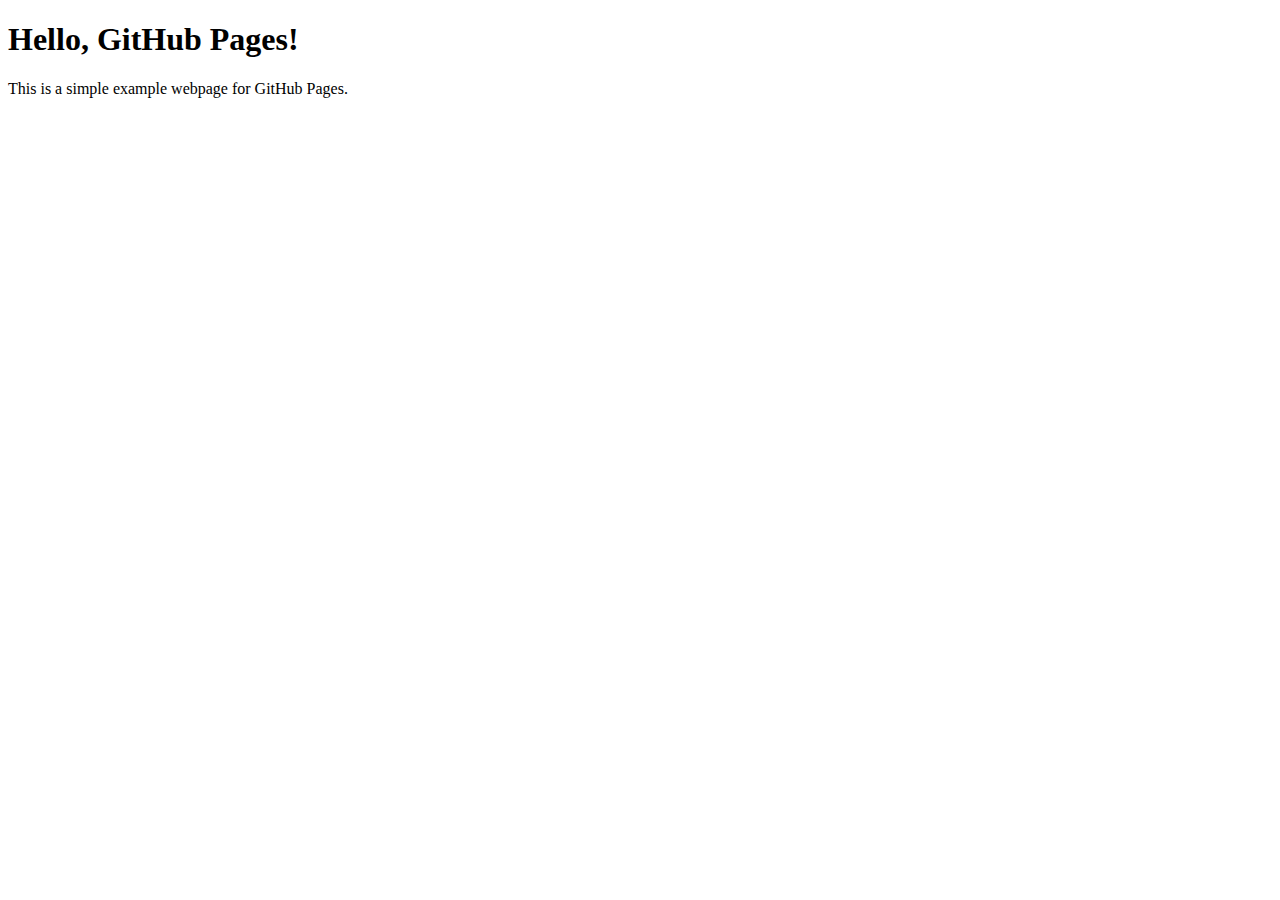
==== index.html @ 38f26a1d "Add files via upload" ====
<!DOCTYPE html>
<html lang="en">
<head>
    <meta charset="UTF-8">
    <meta http-equiv="X-UA-Compatible" content="IE=edge">
    <meta name="viewport" content="width=device-width, initial-scale=1.0">
    <title>GitHub Pages Example</title>
    <link rel="stylesheet" href="styles.css"> <!-- Link to the new CSS file -->
</head>
<body>
    <h1>Hello, GitHub Pages!</h1>
    <p>This is a simple example webpage for GitHub Pages.</p>
    <script>
        // You can include JavaScript code here if needed
        console.log("Hello from JavaScript!");
    </script>
</body>
</html>
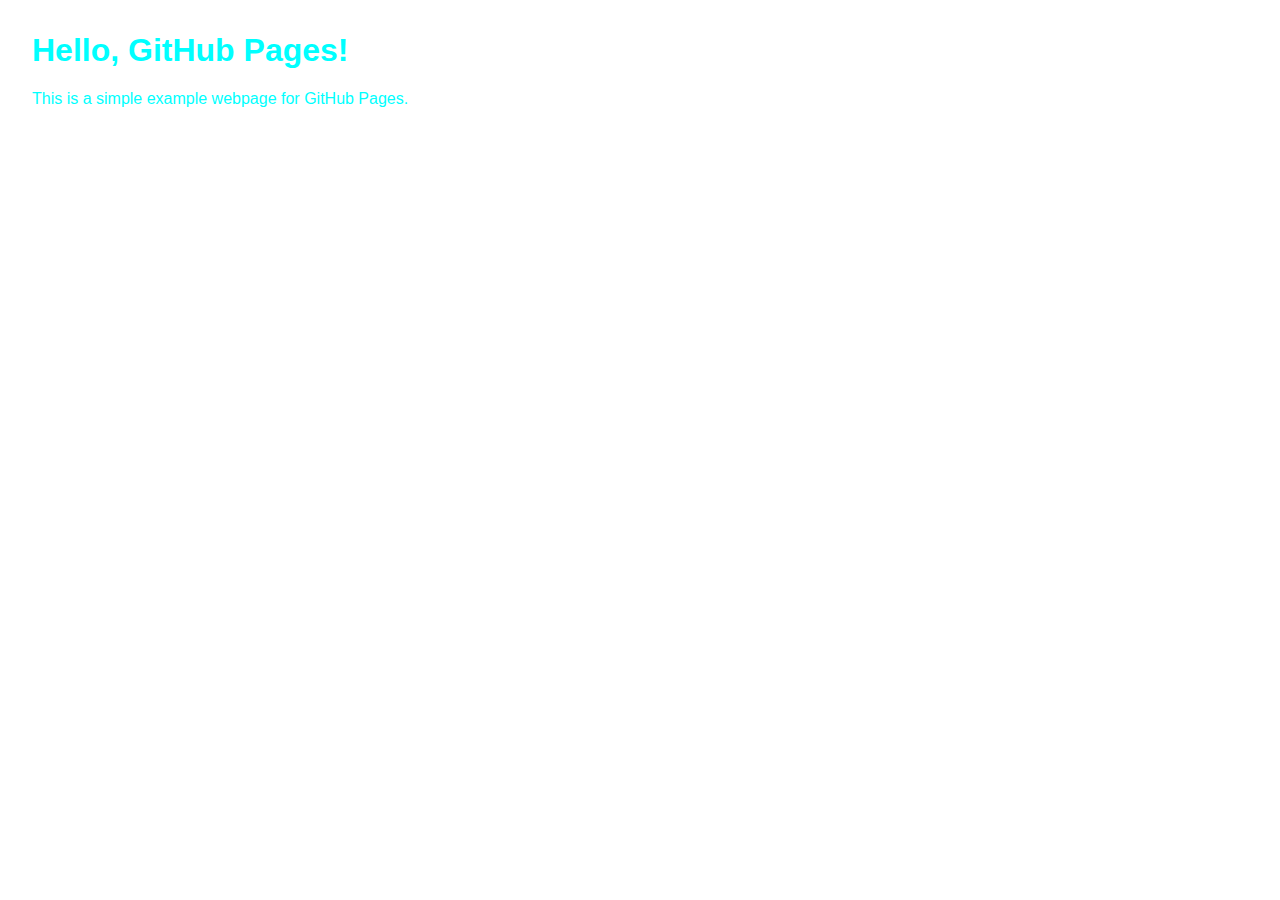
==== commit b33744a8: "Update index.html" ====
--- a/index.html
+++ b/index.html
@@ -5,14 +5,11 @@
     <meta http-equiv="X-UA-Compatible" content="IE=edge">
     <meta name="viewport" content="width=device-width, initial-scale=1.0">
     <title>GitHub Pages Example</title>
-    <link rel="stylesheet" href="styles.css"> <!-- Link to the new CSS file -->
+    <link rel="stylesheet" href="style.css"> <!-- Link to the new CSS file -->
 </head>
 <body>
     <h1>Hello, GitHub Pages!</h1>
     <p>This is a simple example webpage for GitHub Pages.</p>
     <script>
-        // You can include JavaScript code here if needed
-        console.log("Hello from JavaScript!");
-    </script>
 </body>
-</html>+</html>
--- a/style.css
+++ b/style.css
@@ -0,0 +1,12 @@
+body {
+    font-family: Arial, sans-serif;
+    margin: 2em;
+}
+
+h1 {
+    color: #00FFFF;
+}
+
+p {
+    color: #00FFFF;
+}
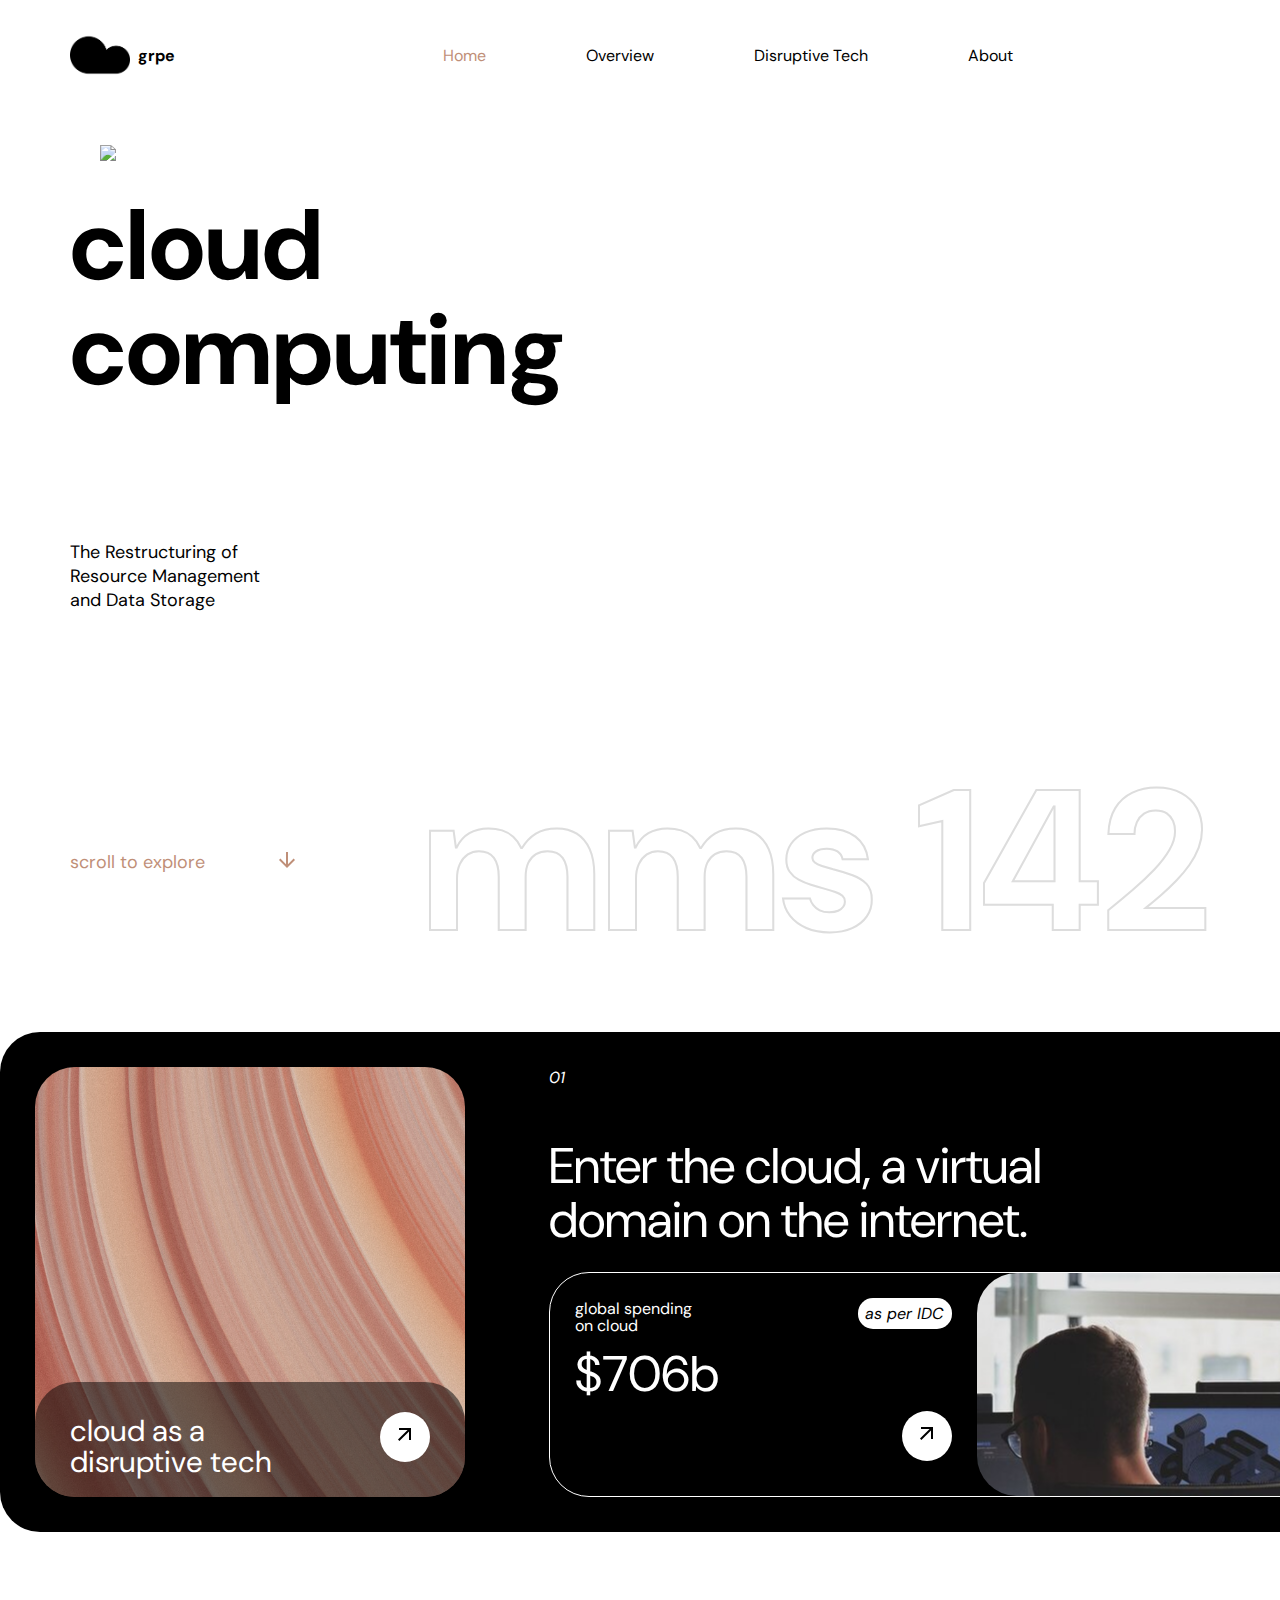
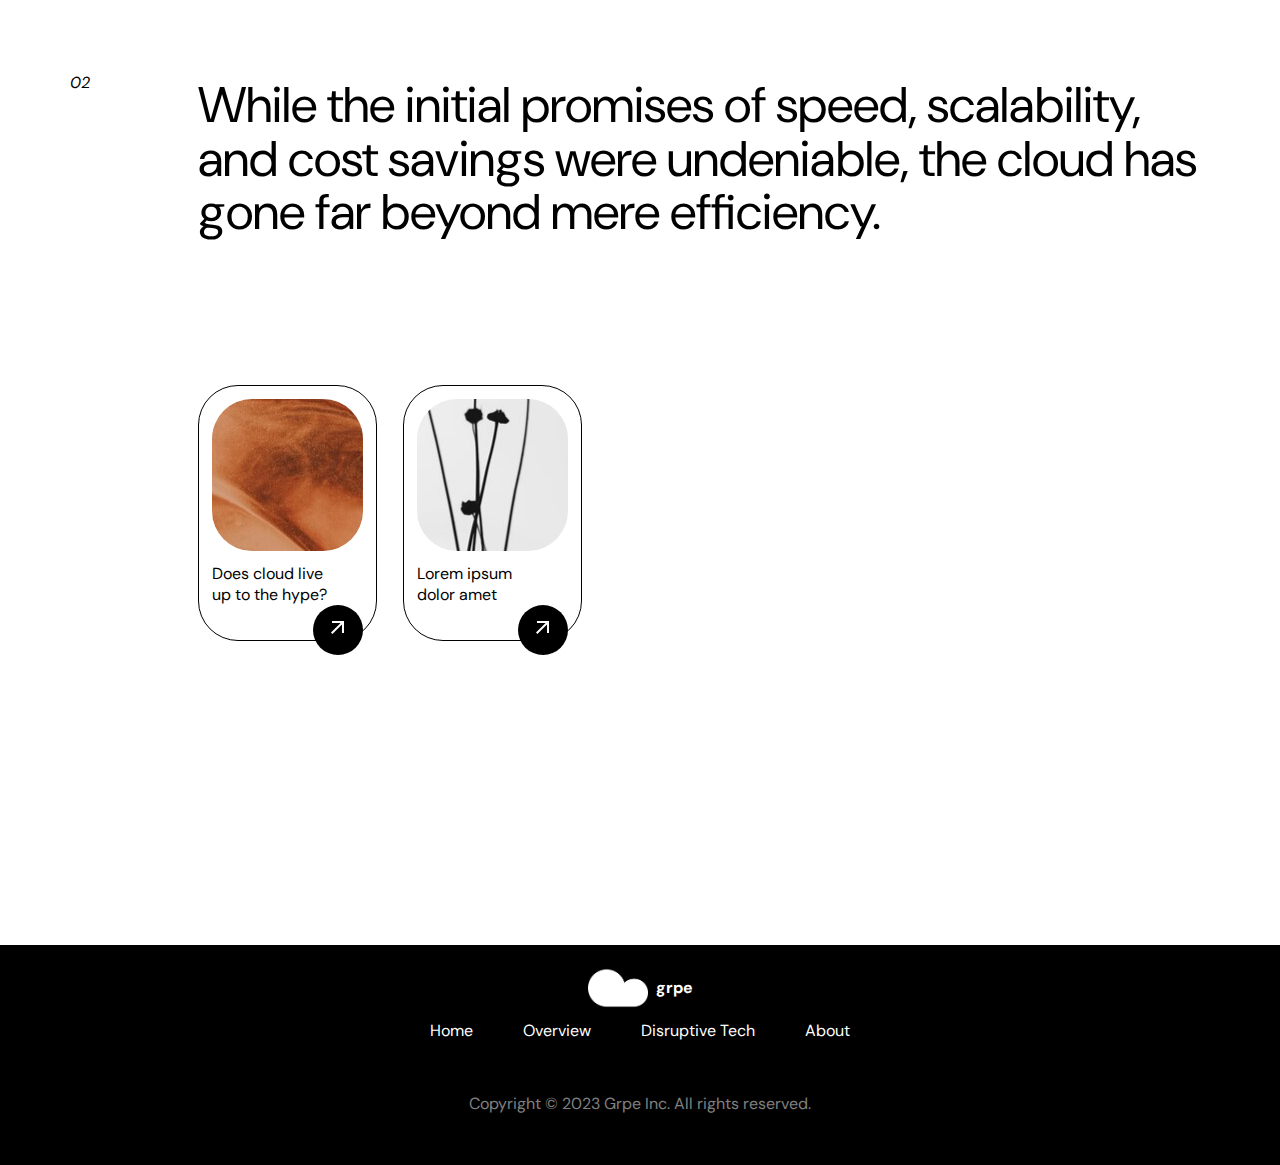
==== commit b6e8a3dd: "Add files via upload" ====
--- a/index.html
+++ b/index.html
@@ -1,15 +1,166 @@
 <!DOCTYPE html>
 <html lang="en">
+
 <head>
     <meta charset="UTF-8">
-    <meta http-equiv="X-UA-Compatible" content="IE=edge">
     <meta name="viewport" content="width=device-width, initial-scale=1.0">
-    <title>GitHub Pages Example</title>
-    <link rel="stylesheet" href="style.css"> <!-- Link to the new CSS file -->
+    <title>Cloud Computing</title>
+    <link rel="icon" type="image" href="home-assets\black.png">
+    <link rel="stylesheet" href="home-style.css">
 </head>
+
 <body>
-    <h1>Hello, GitHub Pages!</h1>
-    <p>This is a simple example webpage for GitHub Pages.</p>
-    <script>
-</body>
-</html>
+        <nav>
+            <div class="logo">
+                <img src="home-assets\black.png">
+                <a class="searchword" href="#" target="_blank">grpe</a>
+            </div>
+            <ul>
+                <li><a class="orange searchword" href="#">Home</a></li>
+                <li><a class="black searchword" href="..\overview\overview.html">Overview</a></li>
+                <li><a class="black searchword" href="#">Disruptive Tech</a></li>
+                <li><a class="black searchword" href="..\about\about.html">About</a></li>
+            </ul>
+            <form>
+                <input type="text" id="searchInput" placeholder="Search" oninput="searchAndHighlight()">
+            </form>
+        </nav>
+        
+        <div class="container"><img class="cloud" src="home-assets\cloud.svg"></div>
+        <div class="header1 searchword">cloud</div>
+        <div class="lineheight1"></div>
+        <div class="header2 searchword">computing</div>
+        <div class="tagline1 searchword">The Restructuring of</div>
+        <div></div>
+        <div class="tagline2 searchword">Resource Management</div>
+        <div></div>
+        <div class="tagline2 searchword">and Data Storage</div>
+        <div class="con">
+            <div class="inner">
+                <div class="scroll searchword">scroll to explore</div>
+                <div class="arrow"><img src="home-assets\arrow.svg"></div>
+            </div>
+            <div class="mms searchword">mms 142</div>
+        </div>
+
+        <div class="container1">
+            <div class="grid">
+                <div class="container2">
+                    <div class="container3">
+                        <div class="formargin">
+                            <div class="text1 searchword">
+                                cloud as a
+                            </div>
+                            <div class="lineheight2"></div>
+                            <div class="text1 searchword">    
+                                disruptive tech
+                            </div>
+                        </div>
+                        <div class="whitebutton1">
+                            <div class="arrowoutward"><img src="home-assets\arrowoutward.svg"></div>
+                        </div>
+                    </div>
+                </div>
+                <div class="container4">
+                    <div class="text2 searchword">
+                        01
+                    </div>
+                    <div class="space1"></div>
+                    <div class="text3 searchword">
+                        Enter the cloud, a virtual
+                    </div>
+                    <div class="lineheight3"></div>
+                    <div class="text3 searchword">
+                        domain on the internet.
+                    </div>
+                    <div class="container5">
+                        <div class="container6">
+                            <div class="text4 searchword">as per IDC</div>
+                            <div class="text5 searchword">
+                                global spending
+                            </div>
+                            <div class="lineheight4"></div>
+                            <div class="text5 searchword">    
+                                on cloud
+                            </div>
+                            <div class="space2"></div>
+                            <div class="text6 searchword">$706b</div>
+                            <div class="whitebutton2">
+                                <div class="arrowoutward"><img src="home-assets\arrowoutward.svg"></div>
+                            </div>
+                        </div>
+                        <div class="container7"></div>
+                    </div>
+                </div>
+            </div>
+        </div>
+
+        <div class="cointainer8">
+            <div class="container9">
+                <div class="text7 searchword">
+                    02
+                </div>
+                <div class="text8 searchword">
+                    While the initial promises of speed, scalability,
+                </div>
+                <div class="lineheight5"></div>
+                <div class="text8 searchword">
+                    and cost savings were undeniable, the cloud has
+                </div>
+                <div class="lineheight5"></div>
+                <div class="text8 searchword">
+                    gone far beyond mere efficiency.
+                </div>
+            </div>
+        </div>
+
+        <div class="container10">
+            <div class="card1">
+                <div class="card2">
+                    <div class="image1">
+                    </div>
+                    <div class="text9-1 searchword">
+                        Does cloud live
+                    </div>
+                    <div></div>
+                    <div class="text9-2 searchword">
+                        up to the hype?
+                    </div>
+                    <div class="blackbutton">
+                        <div class="arrowoutward"><img src="home-assets\arrowoutwardwhite.svg"></div>
+                    </div>
+                </div>
+                <div class="card3">
+                    <div class="image2">
+                    </div>
+                    <div class="text10-1 searchword">
+                        Lorem ipsum
+                    </div>
+                    <div></div>
+                    <div class="text10-2 searchword">
+                        dolor amet
+                    </div>
+                    <div class="blackbutton">
+                        <div class="arrowoutward"><img src="home-assets\arrowoutwardwhite.svg"></div>
+                    </div>
+                </div>
+            </div>
+        </div>
+
+        <footer>
+            <div class="logo">
+                <img src="home-assets\white.png">
+                <a class="searchword" href="#" target="_blank">grpe</a>
+            </div>
+            <ul>
+                <li><a class="white searchword" href="#">Home</a></li>
+                <li><a class="white searchword" href="#">Overview</a></li>
+                <li><a class="white searchword" href="#">Disruptive Tech</a></li>
+                <li><a class="white searchword" href="#">About</a></li>
+            </ul>
+            <div class="copyright searchword">
+                Copyright © 2023 Grpe Inc. All rights reserved.
+            </div>
+        </footer>
+    <script src="cloudcomputingscript.js"></script>
+</body>--- a/home-style.css
+++ b/home-style.css
@@ -0,0 +1,491 @@
+@import url('https://fonts.googleapis.com/css2?family=DM+Sans:ital,opsz,wght@0,9..40,100;0,9..40,200;0,9..40,300;0,9..40,400;0,9..40,500;0,9..40,600;0,9..40,700;0,9..40,800;0,9..40,900;0,9..40,1000;1,9..40,100;1,9..40,200;1,9..40,300;1,9..40,400;1,9..40,500;1,9..40,600;1,9..40,700;1,9..40,800;1,9..40,900;1,9..40,1000&display=swap');
+
+* {
+    margin: 0;
+    padding: 0;
+    box-sizing: border-box;
+    font-family: 'DM Sans', sans-serif;
+}
+
+.highlight {
+    background-color: yellow;
+  }
+
+a.orange {
+    text-decoration: none;
+    color: #BF8F78;
+}
+
+a.black {
+    text-decoration: none;
+    color: black;
+}
+
+li {
+    list-style: none;
+}
+
+nav {
+    background-color: white;
+    display: flex;
+    align-items: center;
+    justify-content: space-between;
+    height: 110px;
+    margin: 0px 70px 0px;
+    min-width: 1440px;
+
+}
+
+nav .logo {
+    display: flex;
+    align-items: center;
+}
+
+nav .logo a {
+    margin-left: 8px;
+    font-size: 16px;
+    font-weight: bold;
+    text-decoration: none;
+    color: black;
+}
+
+nav .logo img {
+    width: 60px;
+    height: 60px;
+}
+
+nav ul {
+    display: flex;
+    gap: 100px;
+    font-size: 16px;
+
+}
+
+input[type=text] {
+    width: 230px;
+    padding: 10px 40px;
+    border: 2px solid black;
+    border-radius: 30px;
+    background-color: white;
+    background-image: url('home-assets/search.svg'), url('home-assets/close.svg');
+    background-position: 10px, calc(100% - 10px);
+    background-repeat: no-repeat, no-repeat;
+}
+
+.header1 {
+    position: relative;
+    display: flex;
+    margin-top: 70px;
+    margin-left: 70px;
+    font-weight: bold;
+    font-size: 100px;
+    color: black;
+}
+
+.header2 {
+    position: relative;
+    display: flex;
+    margin-left: 70px;
+    font-weight: bold;
+    font-size: 100px;
+    color: black;
+}
+
+.lineheight1 {
+    margin-top: -25px;
+}
+
+.container {
+    display: flex;      
+    justify-content: center;
+}
+
+.cloud {
+    margin-top: 35px;
+    position: absolute;
+    z-index: -1;
+    width: 1080px;
+    animation: anime 0.8s infinite ease-in-out alternate;
+    -webkit-animation: anime 0.8s infinite ease-in-out alternate;
+}
+
+@keyframes anime {
+    100% {
+        transform: translateY(10px);
+        -webkit-transform: translateY(10px);
+        -moz-transform: translateY(10px);
+        -ms-transform: translateY(10px);
+        -o-transform: translateY(10px);
+    }
+}
+
+.tagline1 {
+    color: black;
+    margin: 125px 70px 0px 70px;
+    font-size: 18px;
+}
+
+.tagline2 {
+    color: black;
+    margin-left: 70px;
+    margin-right: 70px;
+    font-size: 18px;
+}
+
+.con {
+    margin-top: 150px;
+    display: flex;
+    align-items: center;
+    justify-content: space-between;
+}
+
+.scroll {
+    color: #BF8F78;
+    font-size: 18px;
+    margin: 0px 70px 0px;
+}
+
+.mms {
+    display: flex;
+    justify-content: right;
+    margin: 0px 70px 0px;
+    font-size: 200px;
+    font-weight: bold;
+    -webkit-text-stroke: 2px #ddd;
+    color: rgba(255, 255, 255, 0);
+    line-height: 200px;
+}
+
+.inner {
+    display: flex;
+    align-items: center;
+}
+
+.container1 {
+    position: relative;
+    background-color: black;
+    width: 95vw;
+    border-radius: 40px;
+    margin: 0 auto;
+    padding: 35px;
+    margin-top: 70px;
+    min-width: 1440px;
+    min-height: 500px;
+}
+
+.grid {
+    display: grid;
+    grid-template-columns: 3fr 5fr;
+}
+
+.container2 {
+    position: relative;
+    width: 30vw;
+    height: 30vw;
+    min-width: 430px;
+    min-height: 430px;
+    background-image: url(home-assets/abstract1.png);
+    background-position: center;
+    border-radius: 40px;
+
+}
+
+.container3 {
+    width: 30vw;
+    height: 8vw;
+    min-width: 430px;
+    min-height: 115px;
+    background-color: rgba(0, 0, 0, 0.5);
+    border-radius: 40px;
+    position: absolute;
+    bottom: 0;
+    padding: 0px 35px;
+    align-items: center;
+}
+
+.formargin {
+    margin: 8% 0px;
+}
+
+.text1 {
+    color: white;
+    font-size: 30px;
+}
+
+.lineheight2 {
+    margin-top: -7.5px;
+}
+
+.text2 {
+    font-size: 16px;
+    color: white;
+    font-style: italic;
+}
+
+.space1 {
+    color: rgba(0, 0, 0, 0);
+    height: 5vh;
+}
+
+.text3 {
+    color: white;
+    font-size: 50px;
+}
+
+.lineheight3 {
+    margin-top: -12.5px;
+}
+
+.container4 {
+    position: relative;
+}
+
+.container5 {
+    background-color: rgba(0, 0, 0, 0);
+    border-style: solid;
+    border-width: 1px;
+    border-color: white;
+    border-radius: 40px;
+    width: 100%;
+    height: 25vh;
+    position: absolute;
+    bottom: 0;
+    display: grid;
+    grid-template-columns: 1fr 1fr;
+}
+
+.container6 {
+    position: relative;
+    padding: 25px;
+}
+
+.text4 {
+    background-color: white;
+    border-radius: 15px;
+    color: black;
+    font-size: 16px;
+    font-style: italic;
+    line-height: 16px;
+    position: absolute;
+    right: 25px;
+    padding: 7.5px;
+}
+
+.text5 {
+    color: white;
+    font-size: 16px;
+}
+
+.lineheight4 {
+    margin-top: -4px;
+}
+
+.space2 {
+    color: rgba(0, 0, 0, 0);
+    height: 1vw;
+}
+
+.text6 {
+    color: white;
+    font-size: 50px;
+    line-height: 50px;
+}
+
+.container7 {
+    background-image: url(home-assets/spending.jpg);
+    background-position: center;
+    border-radius: 40px;
+}
+
+.container8 {
+    position: relative;
+    display: grid;
+    grid-template-rows: 2hr 3hr;
+    width: 100vw;
+}
+
+.container9 {
+    margin: 140px 70px 70px 70px;
+}
+
+.text7 {
+    font-size: 16px;
+    color: black;
+    font-style: italic;
+    position: absolute;
+}
+
+.text8 {
+    color: black;
+    font-size: 50px;
+    margin-left: 10vw;
+}
+
+.lineheight5 {
+    margin-top: -12.5px;
+}
+
+.container10 {
+    display: relative;
+}
+
+.card1 {
+    margin-top: 70px;
+    position: absolute;
+    width: 30vw;
+    height: 20vw;
+    margin-left: calc(70px + 10vw);
+    display: grid;
+    grid-template-columns: 1fr 1fr;
+    column-gap: 2vw;
+}
+
+.card2 {
+    position: relative;
+    width: 100%;
+    height: 100%;
+    border-style: solid;
+    border-width: 1px;
+    border-radius: 40px;
+    background-color: rgba(0, 0, 0, 0);
+}
+
+.card3 {
+    position: relative;
+    width: 100%;
+    height: 100%;
+    border-style: solid;
+    border-width: 1px;
+    border-radius: 40px;
+    background-color: rgba(0, 0, 0, 0);
+}
+
+.image1 {
+    position: absolute;
+    width: calc(100% - 2vw);
+    margin: 1vw;
+    height: 60%;
+    background-image: url(home-assets/abstract2.jpg);
+    background-position: center;
+    border-radius: 40px;
+}
+
+.image2 {
+    position: absolute;
+    width: calc(100% - 2vw);
+    margin: 1vw;
+    height: 60%;
+    background-image: url(home-assets/abstract3.jpg);
+    background-position: center;
+    border-radius: 40px;
+}
+
+.text9-1 {  
+    margin-top: 100%;
+    margin-left: 1vw;
+    font-size: 16px;
+}
+
+.text9-2 {
+    margin-left: 1vw;
+    font-size: 16px;
+}
+
+.text10-1 {  
+    margin-top: 100%;
+    margin-left: 1vw;
+    font-size: 16px;
+}
+
+.text10-2 {
+    margin-left: 1vw;
+    font-size: 16px;
+}
+
+.whitebutton1 {
+    position: absolute;
+    right: 35px;
+    bottom: 35px;
+    width: 50px;
+    height: 50px;
+    border-radius: 50%;
+    background-color: white;
+    display: flex;
+    align-items: center;
+}
+
+.whitebutton2 {
+    position: absolute;
+    right: 25px;
+    bottom: 35px;
+    width: 50px;
+    height: 50px;
+    border-radius: 50%;
+    background-color: white;
+    display: flex;
+    align-items: center;
+}
+
+.blackbutton {
+    position: absolute;
+    right: 1vw;
+    width: 50px;
+    height: 50px;
+    border-radius: 50%;
+    background-color: black;
+    display: flex;
+    align-items: center;
+}
+
+.arrowoutward {
+    margin: 0 auto;
+}
+
+footer {
+    margin-top: 700px;
+    background-color: black;
+    height: 220px;
+}
+
+footer .logo {
+    display: flex;
+    align-items: center;
+    justify-content: center;
+}
+
+footer .logo a {
+    margin-top: 1vw;
+    margin-left: 8px;
+    font-size: 16px;
+    font-weight: bold;
+    text-decoration: none;
+    color: white;
+}
+
+footer .logo img {
+    margin-top: 1vw;
+    width: 60px;
+    height: 60px;
+}
+
+footer ul {
+    margin-top: 0.2vw;
+    display: flex;
+    align-items: center;
+    justify-content: center;
+    gap: 50px;
+    font-size: 16px;
+}
+
+a.white {
+    text-decoration: none;
+    color: white;
+}
+
+.copyright {
+    display: flex;
+    align-items: center;
+    justify-content: center;
+    color: #808080;
+    margin-top: 4vw;
+}